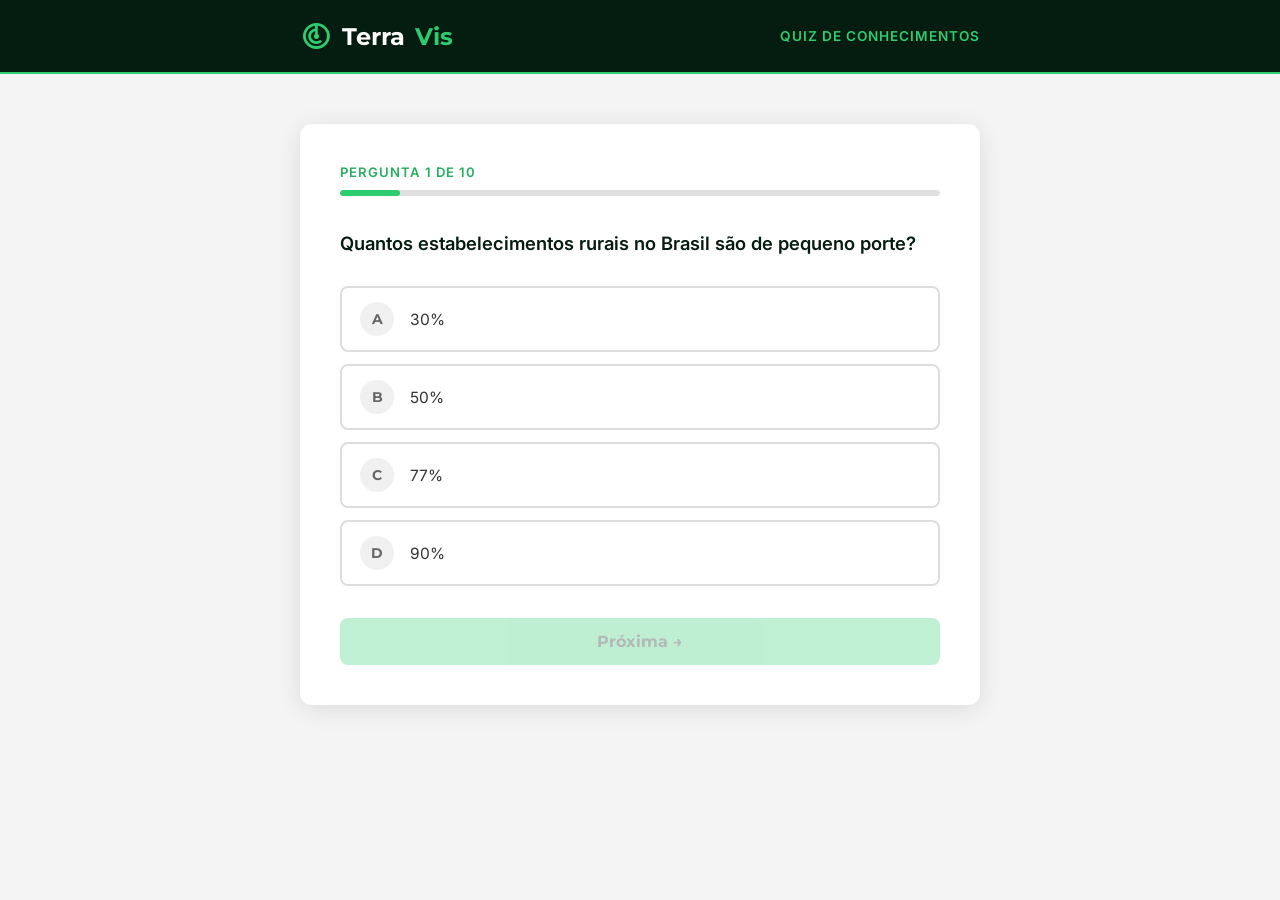
==== src/css/pagina/quiz.html @ 03de436b "feat: criação do quiz" ====
<!DOCTYPE html>
<html lang="pt-br">
<head>
    <meta charset="UTF-8">
    <meta name="viewport" content="width=device-width, initial-scale=1.0">
    <title>TerraVis — Quiz de Conhecimentos</title>
    <link rel="preconnect" href="https://fonts.googleapis.com">
    <link rel="preconnect" href="https://fonts.gstatic.com" crossorigin>
    <link href="https://fonts.googleapis.com/css2?family=Inter:wght@400;600&family=Montserrat:wght@700&display=swap" rel="stylesheet">
    <link href='https://unpkg.com/boxicons@2.1.4/css/boxicons.min.css' rel='stylesheet'>
    <link rel="stylesheet" href="../quiz.css">
</head>
<body>

    <header>
        <nav>
            <a href="../../../index.html" class="logo">
                <i class='bx bx-radar'></i> Terra<span>Vis</span>
            </a>
            <span class="header-tag">Quiz de Conhecimentos</span>
        </nav>
    </header>

    <main>
        <div id="quiz-screen" class="quiz-card">
            <div class="quiz-header">
                <span id="question-counter"></span>
                <div class="progress-bar">
                    <div id="progress-fill" class="progress-fill"></div>
                </div>
            </div>
            <p id="question-text" class="question-text"></p>
            <div id="options-list" class="options-list"></div>
            <button id="btn-next" class="btn-next" disabled>Próxima →</button>
        </div>

        <div id="result-screen" class="quiz-card result-card" hidden>
            <i class='bx bx-trophy result-icon'></i>
            <h2>Resultado Final</h2>
            <p id="result-score" class="result-score"></p>
            <p id="result-message" class="result-message"></p>
            <button id="btn-restart" class="btn-next btn-restart">Reiniciar Quiz</button>
        </div>
    </main>

    <script src="../js/quiz.js"></script>
</body>
</html>
---- src/css/quiz.css ----
* {
    margin: 0;
    padding: 0;
    box-sizing: border-box;
}

:root {
    --primary-color: #2ecc71;
    --secondary-color: #051c11;
    --text-light: #ffffff;
    --text-dark: #333333;
    --bg-light: #f4f4f4;
    --accent-color: #27ae60;
    --error-color: #e74c3c;
}

body {
    font-family: 'Inter', sans-serif;
    background: var(--bg-light);
    color: var(--text-dark);
    min-height: 100vh;
    display: flex;
    flex-direction: column;
}

h1, h2, h3, .logo {
    font-family: 'Montserrat', sans-serif;
}

/* Header */
header {
    background: var(--secondary-color);
    padding: 20px 0;
    border-bottom: 2px solid var(--primary-color);
}

header nav {
    display: flex;
    justify-content: space-between;
    align-items: center;
    max-width: 720px;
    margin: 0 auto;
    padding: 0 20px;
}

.logo {
    color: var(--text-light);
    font-size: 1.5rem;
    font-weight: bold;
    display: flex;
    align-items: center;
    gap: 10px;
    text-decoration: none;
}

.logo i {
    color: var(--primary-color);
    font-size: 2rem;
}

.logo span {
    color: var(--primary-color);
}

.header-tag {
    color: var(--primary-color);
    font-weight: 600;
    font-size: 0.85rem;
    letter-spacing: 1px;
    text-transform: uppercase;
}

/* Main layout */
main {
    flex: 1;
    display: flex;
    align-items: flex-start;
    justify-content: center;
    padding: 50px 20px 60px;
}

/* Quiz Card */
.quiz-card {
    background: #fff;
    border-radius: 12px;
    padding: 40px;
    box-shadow: 0 4px 24px rgba(0, 0, 0, 0.1);
    width: 100%;
    max-width: 680px;
}

/* Progress header */
.quiz-header {
    margin-bottom: 32px;
}

#question-counter {
    display: block;
    font-size: 0.82rem;
    font-weight: 600;
    color: var(--accent-color);
    text-transform: uppercase;
    letter-spacing: 1px;
    margin-bottom: 10px;
}

.progress-bar {
    height: 6px;
    background: #e0e0e0;
    border-radius: 3px;
    overflow: hidden;
}

.progress-fill {
    height: 100%;
    background: var(--primary-color);
    border-radius: 3px;
    transition: width 0.45s ease;
}

/* Question text */
.question-text {
    font-size: 1.15rem;
    font-weight: 600;
    color: var(--secondary-color);
    line-height: 1.65;
    margin-bottom: 28px;
}

/* Options */
.options-list {
    display: flex;
    flex-direction: column;
    gap: 12px;
    margin-bottom: 32px;
}

.option-btn {
    display: flex;
    align-items: center;
    gap: 16px;
    padding: 14px 18px;
    border: 2px solid #ddd;
    border-radius: 8px;
    background: #fff;
    cursor: pointer;
    text-align: left;
    font-family: 'Inter', sans-serif;
    font-size: 0.97rem;
    color: var(--text-dark);
    transition: border-color 0.2s, background 0.2s;
    width: 100%;
}

.option-btn:hover:not(:disabled) {
    border-color: var(--primary-color);
    background: rgba(46, 204, 113, 0.06);
}

.option-letter {
    display: inline-flex;
    align-items: center;
    justify-content: center;
    min-width: 34px;
    height: 34px;
    border-radius: 50%;
    background: #f0f0f0;
    font-family: 'Montserrat', sans-serif;
    font-weight: 700;
    font-size: 0.85rem;
    color: #666;
    transition: background 0.2s, color 0.2s;
}

/* Estados após responder */
.option-btn.correct {
    border-color: var(--primary-color);
    background: rgba(46, 204, 113, 0.12);
}

.option-btn.correct .option-letter {
    background: var(--primary-color);
    color: #fff;
}

.option-btn.wrong {
    border-color: var(--error-color);
    background: rgba(231, 76, 60, 0.08);
}

.option-btn.wrong .option-letter {
    background: var(--error-color);
    color: #fff;
}

.option-btn:disabled {
    cursor: default;
}

/* Botão próxima */
.btn-next {
    display: block;
    width: 100%;
    padding: 14px;
    background: var(--primary-color);
    color: var(--secondary-color);
    font-family: 'Montserrat', sans-serif;
    font-size: 1rem;
    font-weight: 700;
    border: none;
    border-radius: 8px;
    cursor: pointer;
    transition: background 0.3s, opacity 0.3s;
}

.btn-next:disabled {
    opacity: 0.3;
    cursor: not-allowed;
}

.btn-next:hover:not(:disabled) {
    background: var(--accent-color);
}

/* Resultado */
.result-card {
    text-align: center;
}

.result-icon {
    font-size: 5rem;
    color: var(--primary-color);
    display: block;
    margin-bottom: 16px;
}

.result-card h2 {
    font-size: 2rem;
    color: var(--secondary-color);
    margin-bottom: 20px;
}

.result-score {
    font-family: 'Montserrat', sans-serif;
    font-size: 4rem;
    font-weight: 700;
    color: var(--primary-color);
    line-height: 1;
    margin-bottom: 16px;
}

.result-message {
    font-size: 1.1rem;
    color: #555;
    line-height: 1.6;
    margin-bottom: 36px;
}

.btn-restart {
    max-width: 280px;
    margin: 0 auto;
}

@media (max-width: 600px) {
    .quiz-card {
        padding: 24px 16px;
    }

    .question-text {
        font-size: 1rem;
    }

    .header-tag {
        display: none;
    }
}
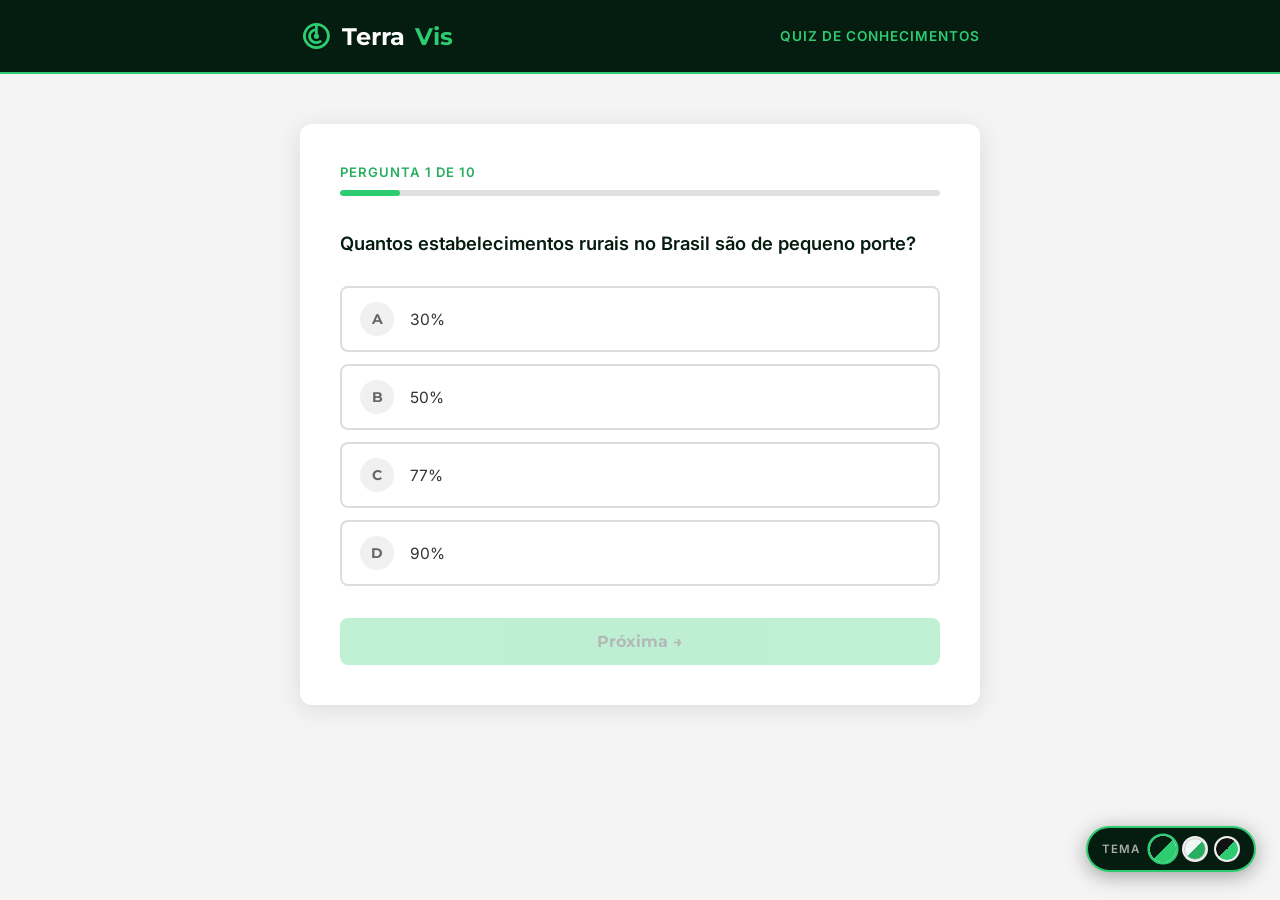
==== commit 3a136f84: "feat: temas de cor para a página principal e quiz" ====
--- a/src/css/pagina/quiz.html
+++ b/src/css/pagina/quiz.html
@@ -43,6 +43,20 @@
         </div>
     </main>
 
+    <div class="theme-switcher" id="theme-switcher" role="group" aria-label="Selecionar tema">
+        <span class="theme-switcher-label">Tema</span>
+        <div class="theme-buttons">
+            <button class="theme-btn" data-tema="tema-padrao" title="Padrão" aria-label="Tema Padrão">
+                <span class="theme-dot tp-padrao"></span>
+            </button>
+            <button class="theme-btn" data-tema="tema-diurno" title="Diurno" aria-label="Tema Diurno">
+                <span class="theme-dot tp-diurno"></span>
+            </button>
+            <button class="theme-btn" data-tema="tema-noturno" title="Noturno" aria-label="Tema Noturno">
+                <span class="theme-dot tp-noturno"></span>
+            </button>
+        </div>
+    </div>
     <script src="../js/quiz.js"></script>
 </body>
 </html>
--- a/src/css/quiz.css
+++ b/src/css/quiz.css
@@ -261,6 +261,99 @@
     margin: 0 auto;
 }
 
+/* ===== Theme Switcher ===== */
+.theme-switcher {
+    position: fixed;
+    bottom: 28px;
+    right: 24px;
+    z-index: 2000;
+    background: var(--secondary-color);
+    border: 2px solid var(--primary-color);
+    border-radius: 50px;
+    padding: 8px 14px;
+    display: flex;
+    align-items: center;
+    gap: 10px;
+    box-shadow: 0 4px 20px rgba(0, 0, 0, 0.35);
+}
+
+.theme-switcher-label {
+    color: #aaa;
+    font-size: 0.72rem;
+    font-weight: 600;
+    text-transform: uppercase;
+    letter-spacing: 1px;
+    white-space: nowrap;
+    font-family: 'Inter', sans-serif;
+}
+
+.theme-buttons {
+    display: flex;
+    gap: 6px;
+}
+
+.theme-btn {
+    width: 26px;
+    height: 26px;
+    border-radius: 50%;
+    border: 2px solid transparent;
+    cursor: pointer;
+    padding: 0;
+    transition: border-color 0.2s, transform 0.2s;
+    overflow: hidden;
+}
+
+.theme-btn.active {
+    border-color: var(--primary-color);
+    transform: scale(1.2);
+}
+
+.theme-btn:hover:not(.active) {
+    transform: scale(1.1);
+}
+
+.theme-dot {
+    display: block;
+    width: 100%;
+    height: 100%;
+    border-radius: 50%;
+}
+
+.tp-padrao  { background: linear-gradient(135deg, #051c11 50%, #2ecc71 50%); }
+.tp-diurno  { background: linear-gradient(135deg, #f0f8f4 50%, #27ae60 50%); border: 1px solid #ccc; }
+.tp-noturno { background: linear-gradient(135deg, #121212 50%, #2ecc71 50%); }
+
+/* ===== Tema Diurno ===== */
+body.tema-diurno {
+    background: #f0f8f4;
+    color: #1a1a1a;
+}
+body.tema-diurno header                   { background: #1a7a3e; }
+body.tema-diurno .quiz-card               { background: #fff; }
+body.tema-diurno .question-text           { color: #1a5e38; }
+body.tema-diurno .option-btn              { background: #fff; border-color: #cce8d8; color: #1a1a1a; }
+body.tema-diurno .option-letter           { background: #e4f5ec; color: #1a5e38; }
+body.tema-diurno .progress-bar            { background: #c5e8d5; }
+body.tema-diurno .result-card h2          { color: #1a5e38; }
+body.tema-diurno .result-message          { color: #444; }
+body.tema-diurno .theme-switcher          { background: #1a7a3e; }
+
+/* ===== Tema Noturno ===== */
+body.tema-noturno {
+    background: #121212;
+    color: #e0e0e0;
+}
+body.tema-noturno header                  { background: #050f09; }
+body.tema-noturno .quiz-card              { background: #1e1e1e; box-shadow: 0 4px 24px rgba(0,0,0,0.4); }
+body.tema-noturno .question-text          { color: #e0e0e0; }
+body.tema-noturno .option-btn             { background: #1e1e1e; border-color: #333; color: #e0e0e0; }
+body.tema-noturno .option-btn:hover:not(:disabled) { background: rgba(46,204,113,0.08); border-color: var(--primary-color); }
+body.tema-noturno .option-letter          { background: #2a2a2a; color: #aaa; }
+body.tema-noturno .progress-bar           { background: #2a2a2a; }
+body.tema-noturno .result-card h2         { color: #2ecc71; }
+body.tema-noturno .result-message         { color: #bbb; }
+body.tema-noturno .theme-switcher         { background: #050f09; }
+
 @media (max-width: 600px) {
     .quiz-card {
         padding: 24px 16px;
